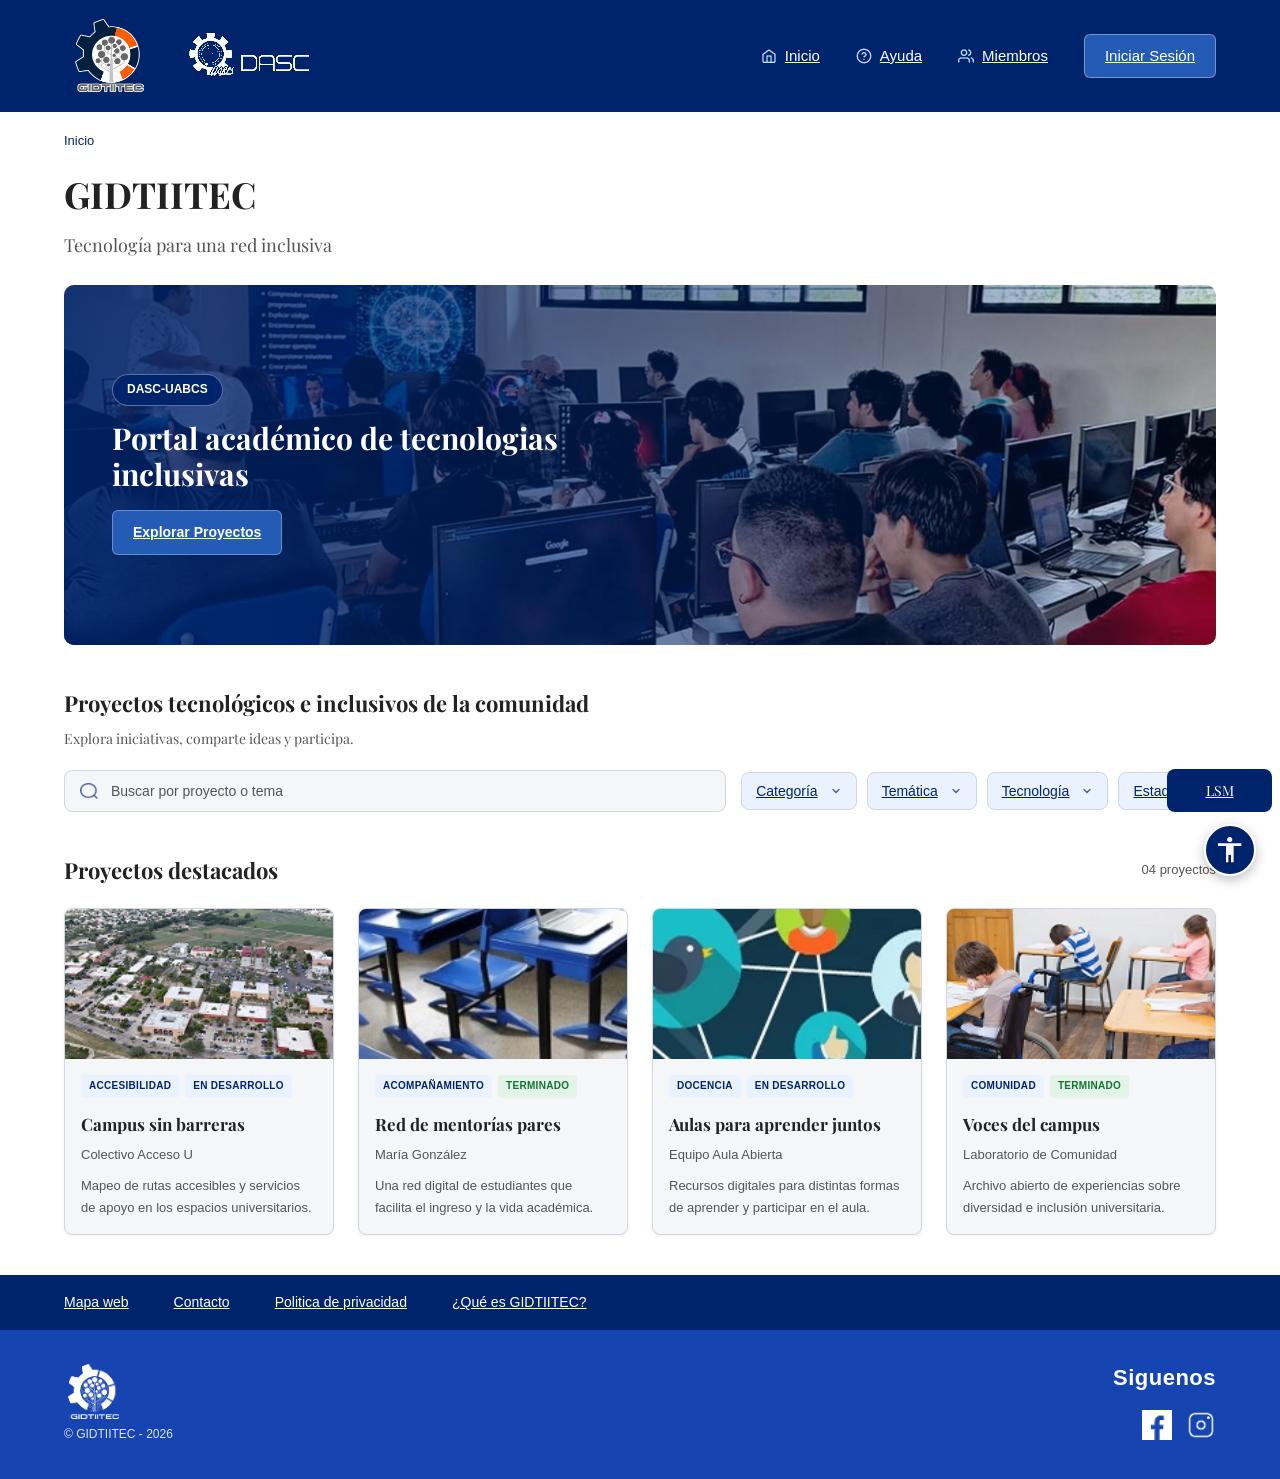
==== index.html @ 31229c42 "feat: mejorar accesibilidad del portal" ====
<!DOCTYPE html>
<html lang="es">
<head>
    <meta charset="UTF-8">
    <meta name="viewport" content="width=device-width, initial-scale=1.0">
    <link rel="preconnect" href="https://fonts.googleapis.com">
    <link rel="preconnect" href="https://fonts.gstatic.com" crossorigin>
    <link href="https://fonts.googleapis.com/css2?family=Atkinson+Hyperlegible:ital,wght@0,400;0,700;1,400&family=Lexend:wght@400;500;600;700&display=swap" rel="stylesheet">
    <link href="https://fonts.googleapis.com/css2?family=Playfair+Display:wght@600;700&display=swap" rel="stylesheet">
    <link rel="stylesheet" href="css/global.css">
    <link rel="stylesheet" href="css/components.css">
    <link rel="stylesheet" href="css/accessibility.css">
    <link rel="stylesheet" href="css/pages/index.css">
    <link rel="stylesheet" href="css/lsm-player.css">
    <title>GIDTIITEC</title>
</head>
<body data-lsm-video="assets/videos/video inicio.mp4">
    <header class="encabezado">
        <div id="logos-header">
            <img src="assets/images/logos/GIDTIITEC-logo.webp" alt="Logo de grupo de investigacion en desarrollo de tecnologias inclusivas ">
            <img src="assets/images/logos/dasc-logo.png" alt="Logo del departamento académico de sistemas computacionales">
        </div>
        <nav class="navegacion-principal" aria-label="Navegación principal">
        <a href="index.html">
            <img src="assets/images/iconos/inicio-icono.png" alt="" class="icono-nav"> Inicio
        </a>
        <a href="pages/help/ayuda.html">
            <img src="assets/images/iconos/ayuda-icono.png" alt="" class="icono-nav"> Ayuda
        </a>
        <a href="#">
            <img src="assets/images/iconos/miembros-icono.png" alt="" class="icono-nav"> Miembros
        </a>
        <a href="pages/auth/login.html" class="btn-login">Iniciar Sesión</a>
    </nav>
    </header>
    <main id="contenido-principal" tabindex="-1">
        <nav aria-label="Ruta de Navegacion">
            <ol class="breadcrumbs">
                <li aria-current="page">
                    Inicio
                </li>
            </ol>
        </nav>

        <header class="presentacion">
            <h1>
                GIDTIITEC
            </h1>
            <h2>
                Tecnología para una red inclusiva
            </h2>
        </header>

        <section class="hero">
            <img src="assets/images/fondos/Imagen-de-marcador.png" alt="Estudiantes trabajando en laboratorio de cómputo" class="hero-img">
            <div class="hero-contenido">
                <p class="badge-dasc">
                    DASC-UABCS
                </p>
                <h2>
                    Portal académico de tecnologias inclusivas
                </h2>
                <a href="#seccion-proyectos" class="btn-hero">
                    Explorar Proyectos
                </a>
            </div>
        </section>

        <section id="seccion-proyectos">

            <header class="encabezado-proyectos">
                <h2>
                    Proyectos tecnológicos e inclusivos de la comunidad
                </h2>
                <h3>
                    Explora iniciativas, comparte ideas y participa.
                </h3>
            </header>

           <div class="contenedor-busqueda-filtros">
                <!-- Barra de búsqueda con icono de lupa integrado -->
                <form role="search" class="formulario-busqueda">
                    <label for="buscar-proyecto" class="sr-only">Buscar proyecto:</label>
                    <img src="assets/images/iconos/buscar-icono.png" alt="" class="icono-lupa">
                    <input type="search" id="buscar-proyecto" name="busqueda" placeholder="Buscar por proyecto o tema">
                </form>

                <!-- Botones de filtros con su respectiva flechita dentro -->
                <div class="filtros" role="group" aria-label="Filtros de proyectos">
                    <button type="button" class="btn-filtro">
                        Categoría <img src="assets/images/iconos/despliegue-icono.svg" alt="" class="icono-flecha">
                    </button>
                    <button type="button" class="btn-filtro">
                        Temática <img src="assets/images/iconos/despliegue-icono.svg" alt="" class="icono-flecha">
                    </button>
                    <button type="button" class="btn-filtro">
                        Tecnología <img src="assets/images/iconos/despliegue-icono.svg" alt="" class="icono-flecha">
                    </button>
                    <button type="button" class="btn-filtro">
                        Estado <img src="assets/images/iconos/despliegue-icono.svg" alt="" class="icono-flecha">
                    </button>
                </div>
            </div>
        </section>

        <section id="proyectos-destacados">
            <div class="cabecera-seccion-proyectos">
                <h2>Proyectos destacados</h2>
                <span class="contador-proyectos">04 proyectos</span>
            </div>

            <ul class="lista-proyectos">
                <li>
                    <article class="tarjeta-proyecto" tabindex="0">
                        <img src="assets/images/fondos/imagen-proyecto.png" alt="Captura de pantalla de la plataforma de campus sin barreras">
                        <div class="contenido-tarjeta">
                            <div class="etiquetas">
                                <span class="tag categoria">
                                    Accesibilidad
                                </span>
                                <span class="tag estado en-desarrollo">
                                    En desarrollo
                                </span>
                            </div>

                            
                            <h3>Campus sin barreras</h3>

                           
                            <p class="autor">
                                Colectivo Acceso U
                            </p>

                            
                            <p class="descripcion">
                                Mapeo de rutas accesibles y servicios de apoyo en los espacios universitarios.
                            </p>
                        </div>
                    </article>
                </li>

                <li>
                    <article class="tarjeta-proyecto" tabindex="0">
                        <img src="assets/images/fondos/imagen-proyecto2.png" alt="Imagen representativa de un proyecto universitario">
                        <div class="contenido-tarjeta">
                            <div class="etiquetas">
                                <span class="tag categoria">Acompañamiento</span>
                                <span class="tag estado terminado">Terminado</span>
                            </div>
                            <h3>Red de mentorías pares</h3>
                            <p class="autor">María González</p>
                            <p class="descripcion">
                                Una red digital de estudiantes que facilita el ingreso y la vida académica.
                            </p>
                        </div>
                    </article>
                </li>

                <li>
                    <article class="tarjeta-proyecto" tabindex="0">
                        <img src="assets/images/fondos/imagen-proyecto3.png" alt="Imagen representativa de un proyecto universitario">
                        <div class="contenido-tarjeta">
                            <div class="etiquetas">
                                <span class="tag categoria">Docencia</span>
                                <span class="tag estado en-desarrollo">En desarrollo</span>
                            </div>
                            <h3>Aulas para aprender juntos</h3>
                            <p class="autor">Equipo Aula Abierta</p>
                            <p class="descripcion">
                                Recursos digitales para distintas formas de aprender y participar en el aula.
                            </p>
                        </div>
                    </article>
                </li>

                <li>
                    <article class="tarjeta-proyecto" tabindex="0">
                        <img src="assets/images/fondos/imagen-proyecto4.png" alt="Imagen representativa de un proyecto universitario">
                        <div class="contenido-tarjeta">
                            <div class="etiquetas">
                                <span class="tag categoria">Comunidad</span>
                                <span class="tag estado terminado">Terminado</span>
                            </div>
                            <h3>Voces del campus</h3>
                            <p class="autor">Laboratorio de Comunidad</p>
                            <p class="descripcion">
                                Archivo abierto de experiencias sobre diversidad e inclusión universitaria.
                            </p>
                        </div>
                    </article>
                </li>

                
            </ul>
        </section>

        <button type="button" class="boton-lsm" aria-label="Activar reproductor de Lengua de Señas Mexicana" aria-expanded="false" aria-controls="reproductor-lsm">
            LSM
        </button>
        <section id="reproductor-lsm" class="reproductor-lsm" aria-label="Video en Lengua de Señas Mexicana" aria-hidden="true" hidden>
            <header class="reproductor-lsm-cabecera">
                <h2>Lengua de Señas Mexicana</h2>
                <div class="reproductor-lsm-acciones">
                    <button type="button" class="lsm-pausa" aria-label="Reproducir video LSM">Reproducir</button>
                    <button type="button" class="lsm-cerrar" aria-label="Cerrar reproductor LSM">Cerrar</button>
                </div>
            </header>
            <video class="video-lsm" controls playsinline preload="none" aria-label="Interpretación de esta página en Lengua de Señas Mexicana"></video>
        </section>
        <button type="button" class="boton-accesibilidad" aria-label="Abrir opciones de accesibilidad" aria-expanded="false" aria-controls="menu-accesibilidad">
            <img src="assets/images/iconos/icono-accesibilidad.png" alt="">
        </button>
        <div id="menu-accesibilidad" class="modal-accesibilidad-overlay" hidden>
            <div class="modal-accesibilidad" role="dialog" aria-modal="true" aria-labelledby="titulo-accesibilidad"  tabindex="-1">
                
                <!-- Cabecera del Modal -->
                <header class="modal-header">
                    <div class="modal-header-info">
                        <img src="assets/images/iconos/icono-accesibilidad.png" alt="" class="modal-icono">
                        <div>
                            <h2 id="titulo-accesibilidad">Accesibilidad</h2>
                            <p>Ajustes visuales y de lectura para el portal universitario</p>
                        </div>
                    </div>
                    <button type="button" class="btn-cerrar-modal" aria-label="Cerrar opciones de accesibilidad">
                        ✕
                    </button>
                </header>

                <!-- Cuerpo del Modal -->
                <div class="modal-body">
                        
                    <!-- 1. Tamaño del texto -->
                    <section class="accesibilidad-grupo">
                        <div class="grupo-encabezado">
                            <img src="assets/images/iconos/tamtexto-icono.png" alt="" class="icono-seccion">
                            <h3 class="grupo-titulo">
                                Tamaño del texto
                            </h3>
                            <span class="badge-predeterminado">
                                100% (Predeterminado)
                            </span>
                        </div>
                        <div class="botones-tamano" role="group" aria-label="Tamaño del texto">
                            <button type="button" class="btn-tamano" data-escala="0.9" aria-pressed="false">
                                A -
                            </button>
                            <button type="button" class="btn-tamano activo" data-escala="1" aria-pressed="true">
                                A •
                            </button>
                            <button type="button" class="btn-tamano" data-escala="1.25" aria-pressed="false">
                                A +
                            </button>
                        </div>
                    </section>

                    <!-- 2. Modo de visualización -->
                    <section class="accesibilidad-grupo">
                        <div class="grupo-encabezado">
                            <img src="assets/images/iconos/tema-icono.png" alt="" class="icono-seccion">
                            <h3 class="grupo-titulo">
                                Modo de visualización
                            </h3>
                        </div>
                        
                        <div class="grid-modos" role="radiogroup" aria-label="Modo de visualización">
                            <button type="button" role="radio" data-tema="estandar" aria-checked="true" class="modo-card activo">
                                <span class="radio-circulo"></span>
                                <span class="modo-texto">
                                    Estándar
                                </span>
                            </button>
                            <button type="button" role="radio" data-tema="contraste-claro" aria-checked="false" class="modo-card">
                                <span class="radio-circulo"></span>
                                <span class="modo-texto">
                                    Contraste claro
                                </span>
                            </button>
                            <button type="button" role="radio" data-tema="contraste-oscuro" aria-checked="false" class="modo-card">
                                <span class="radio-circulo"></span>
                                <span class="modo-texto">
                                    Contraste oscuro
                                </span>
                            </button>
                            <button type="button" role="radio" data-tema="monocromatico" aria-checked="false" class="modo-card">
                                <span class="radio-circulo"></span>
                                <span class="modo-texto">
                                    Monocromático
                                </span>
                            </button>
                        </div>
                    </section>

                    <!-- 3. Opciones de lectura / enlaces -->
                    <div class="accesibilidad-opciones">
                        <label class="opcion-checkbox">
                            <div class="opcion-info">
                                <img src="assets/images/iconos/icono-subrayar.png" alt="" class="icono-seccion">
                                <span>Subrayar todos los enlaces</span>
                            </div>
                            <input type="checkbox" data-preferencia="subrayar-enlaces">
                        </label>
                        
                        <label class="opcion-checkbox">
                            <div class="opcion-info">
                                <img src="assets/images/iconos/icono-libro.png" alt="" class="icono-seccion">
                                <span>Tipografía para lectura fácil</span>
                            </div>
                            <input type="checkbox" data-preferencia="tipografia-legible">
                        </label>
                    </div>

                    <!-- 4. Enlace a Más opciones -->
                    <a href="pages/accessibility/accesibilidad.html" class="enlace-mas-opciones">
                        <div class="mas-opciones-texto">
                            <strong>Más opciones de accesibilidad</strong>
                            <span>Configura todas las opciones disponibles del sistema</span>
                        </div>
                        <span class="flecha">›</span>
                    </a>

                </div>
            </div>    
        </div>
    </main>
    <footer class="pie-pagina">
        <div class="footer-barra-superior">

            <nav  class="navegacion-footer" aria-label="Navegación del pie de página">
                <a href="">Mapa web</a>
                <a href="">Contacto</a>
                <a href="">Politica de privacidad</a>
                <a href="">¿Qué es GIDTIITEC?</a>
            </nav>
        </div>
        <div class="footer-contenido-principal">

            <div class="footer-identidad">
                <img src="assets/images/logos/gidtiitec-logo2.png" alt="Logo de GIDTIITEC">
                <p>
                    © GIDTIITEC - 2026
                </p>
            </div>
            <div class="footer-redes">
                <p>
                    Siguenos
                </p>
                <div id="redes">
                    <a href="https://www.facebook.com/gidtiitec" aria-label="Visitar facebook de GIDTIITEC" target="_blank" rel="noopener noreferrer">
                        <img src="assets/images/logos/facebook-logo.png" alt="Logo de facebook">
                    </a>
                    
                    <a href="" aria-label="Visitar instagram de GIDTIITEC" target="_blank" rel="noopener noreferrer">
                        <img src="assets/images/logos/instagram-logo.png" alt="Logo de instagram">
                    </a>
                    
                </div>
            </div>
        </div>
    </footer>
    <script src="js/accessibility.js" defer></script>
    <script src="js/lsm-player.js" defer></script>
</body>
</html>
---- css/global.css ----
/* =================================
   VARIABLES GLOBALES
================================= */

:root {
    /* Colores institucionales */
   --color-primary: #00246B; 
    --color-secondary: #1644B1;
    --color-accent: #F0B429;
    
    /*colores para los filtros */
    --color-filtro-bg: #EAF2FF;    
    --color-filtro-text: #00246B;

    /* Colores generales */
    --color-background: #FFFFFF;
    --color-surface: #F4F6F8;
    --color-text: #222222;
    --color-text-secondary: #555555;
    --color-border: #d0d7de;
    --color-status-success-bg: #E2F4E8;
    --color-status-success-text: #137333;

    /* Tipografía */
    --font-main: Arial, sans-serif;
    --font-display: "Playfair Display", Georgia, serif;

    /* Espaciado */
    --spacing-small: 8px;
    --spacing-medium: 16px;
    --spacing-large: 32px;
}

/* =================================
   CONFIGURACIÓN GENERAL
================================= */

* {
    box-sizing: border-box;
}

h1,
h2,
h3 {
    font-family: var(--font-display);
}

html {
    scroll-behavior: smooth;
}

body {
    margin: 0;
    font-family: var(--font-main);
    background-color: var(--color-background);
    color: var(--color-text);
    line-height: var(--interlineado, 1.65);
}

/* Mantiene el interlineado elegido incluso en componentes con una regla propia. */
html[style] body :is(p, li, td, th, label, a) {
    line-height: var(--interlineado, 1.65) !important;
}

button,
input,
select,
textarea {
    line-height: normal;
}

/* Imágenes adaptables */

img {
    max-width: 100%;
    height: auto;
}

/* Enlaces */

a {
    color: inherit;
    text-decoration: none;
}

/* Botones */

button {
    font-family: inherit;
    cursor: pointer;
}

.sr-only {
    position: absolute;
    width: 1px;
    height: 1px;
    padding: 0;
    margin: -1px;
    overflow: hidden;
    clip: rect(0, 0, 0, 0);
    border: 0;
}
---- css/components.css ----
/* =====================================
   HEADER - TAMAÑOS Y ESPACIADOS EXACTOS
===================================== */

.encabezado {
    width: 100%;
    min-height: 90px;
    display: flex;
    justify-content: space-between;
    align-items: center;
    padding: 12px 5%;
    background-color: var(--color-primary);
    color: white;
}

/* Contenedor de los logos */
#logos-header {
    display: flex;
    align-items: center;
    gap: 24px;
}

/* Medida exacta para el logo de GIDTIITEC */
#logos-header img:nth-child(1) {
    height: 75px;
    width: 89px;
    object-fit: contain;
}

/* Medida exacta para el logo del DASC */
#logos-header img:nth-child(2) {
    height: 88px;
    width: 144px;
    object-fit: contain;
}

/* Navegación principal con mayor espaciado a la derecha */
.navegacion-principal {
    display: flex;
    align-items: center;
    gap: 36px; /* Aumentado para dar la separación de Figma */
}

.navegacion-principal a {
    display: inline-flex;
    align-items: center;
    gap: 8px;
    color: white;
    font-size: 0.9375rem;
    font-weight: 500;
    text-decoration: none;
    transition: opacity 0.2s ease;
}

.navegacion-principal a:hover {
    opacity: 0.8;
}

/* Botón de Iniciar Sesión */
.navegacion-principal .btn-login {
    background-color: #245CB5;
    color: #ffffff;
    border: 1px solid rgba(255, 255, 255, 0.35);
    padding: 9px 20px;
    border-radius: 6px;
    font-weight: 500;
    transition: background-color 0.2s ease;
}

.navegacion-principal .btn-login:hover {
    background-color: #2f6ed1;
    opacity: 1;
}

/* Foco accesible */
.navegacion-principal a:focus-visible {
    outline: 2px solid white;
    outline-offset: 3px;
    border-radius: 2px;
}

/* =====================================
   FOOTER - PIE DE PÁGINA 
===================================== */

.pie-pagina {
    width: 100%;
    background-color: var(--color-secondary); /* Color base general */
    color: white;
}

/* Franja superior con un azul más oscuro y los enlaces a la izquierda */
.footer-barra-superior {
    width: 100%;
    background-color:#00246B; /* Un tono de azul más oscuro para esa barra exacta */
    padding: 16px 5%;
}

.navegacion-footer {
    display: flex;
    justify-content: flex-start; /* Alineados a la izquierda como en Figma */
    flex-wrap: wrap;
    gap: 45px;
}

.navegacion-footer a {
    color: white;
    text-decoration: none;
    font-size: 0.875rem;
    font-weight: 500;
    transition: color 0.2s ease;
}

.navegacion-footer a:hover {
    color: var(--color-accent);
}

/* Contenido principal inferior (Logo izq, Redes der) */
.footer-contenido-principal {
    display: flex;
    justify-content: space-between;
    align-items: center;
    padding: 30px 5%;
}

/* Identidad institucional (Izquierda) */
.footer-identidad {
    display: flex;
    flex-direction: column;
    align-items: flex-start;
    gap: 6px;
}

.footer-identidad img {
    width: 59px;
    height: 55px;
    object-fit: contain;
}

.footer-identidad p {
    margin: 0;
    font-size: 0.75rem;
    opacity: 0.85;
}

/* Redes sociales (Derecha) */
.footer-redes {
    display: flex;
    flex-direction: column;
    align-items: flex-end;
    gap: 6px;
}

.footer-redes p {
    margin: 0 0 4px 0;
    font-size: 1.375rem; /* Aumentado notablemente para que coincida con Figma */
    font-weight: 700;
    letter-spacing: 0.5px;
}

#redes {
    display: flex;
    align-items: center;
    gap: 14px;
    margin-top: 4px;
}
#redes img {
    width: 30px;
    height: 30px;
    object-fit: contain;
    transition: transform 0.2s ease;
}

#redes a:hover img {
    transform: scale(1.15);
}

/* Accesibilidad de foco */
.pie-pagina a:focus-visible {
    outline: 2px solid white;
    outline-offset: 4px;
}



/* =====================================
   RESPONSIVE - HEADER Y FOOTER
===================================== */

@media (max-width: 768px) {

    /* Header */

    .encabezado {
        flex-direction: column;
        gap: 20px;
        padding: 20px;
    }

    #logos-header img {
        height: 55px;
    }

    .navegacion-principal {
        flex-wrap: wrap;
        justify-content: center;
        gap: 15px;
    }

    /* Footer */

   .navegacion-footer {
        justify-content: center;
        gap: 20px;
        text-align: center;
    }

    .footer-contenido-principal {
        flex-direction: column;
        gap: 25px;
        text-align: center;
    }

    .footer-identidad,
    .footer-redes {
        align-items: center;
        text-align: center;
        width: 100%;
    }
}
---- css/accessibility.css ----
/* =====================================
   MODAL DE ACCESIBILIDAD
===================================== */

.modal-accesibilidad-overlay {
    position: fixed;
    inset: 0;
    background-color: rgba(0, 0, 0, 0.45);
    display: flex;
    align-items: center;
    justify-content: center;
    z-index: 1000;
    backdrop-filter: blur(2px);
}

.modal-accesibilidad-overlay[hidden] {
    display: none;
}

.modal-accesibilidad-overlay[hidden] {
    display: none !important;
}

.modal-accesibilidad {
    background-color: var(--color-surface);
    color: var(--color-text);
    width: 100%;
    max-width: 490px;
    border-radius: 12px;
    box-shadow: 0 10px 25px rgba(0, 0, 0, 0.2);
    overflow: hidden;
    animation: fadeInModal 0.2s ease;
}

.modal-body {
    background-color: var(--color-surface);
    color: var(--color-text);
}

.grupo-titulo,
.modo-texto,
.opcion-checkbox,
.mas-opciones-texto strong {
    color: var(--color-text);
}

@keyframes fadeInModal {
    from { opacity: 0; transform: translateY(10px); }
    to { opacity: 1; transform: translateY(0); }
}

/* Cabecera Azul */
.modal-header {
    background-color: var(--color-primary);
    color: white;
    padding: 18px 20px;
    display: flex;
    justify-content: space-between;
    align-items: flex-start;
}

.modal-header-info {
    display: flex;
    align-items: center;
    gap: 14px;
}

.modal-icono {
    width: 32px;
    height: 32px;
    object-fit: contain;
    filter: brightness(0) invert(1);
}

.modal-header h2 {
    margin: 0;
    font-size: 1.125rem;
    font-weight: 700;
}

.modal-header p {
    margin: 3px 0 0 0;
    font-size: 0.75rem;
    opacity: 0.85;
}

.btn-cerrar-modal {
    background: transparent;
    border: none;
    color: white;
    font-size: 1.125rem;
    cursor: pointer;
    opacity: 0.8;
    transition: opacity 0.2s;
}

.btn-cerrar-modal:hover {
    opacity: 1;
}

/* Cuerpo del Modal */
.modal-body {
    padding: 20px;
    display: flex;
    flex-direction: column;
    gap: 16px;
}

.accesibilidad-grupo {
    display: flex;
    flex-direction: column;
    gap: 10px;
}

.grupo-encabezado {
    display: flex;
    justify-content: space-between;
    align-items: center;
}

.grupo-titulo {
    font-size: 0.8125rem;
    font-weight: 600;
    color: var(--color-text);
}

.badge-predeterminado {
    font-size: 0.6875rem;
    color: var(--color-text-secondary);
    background-color: #f1f3f5;
    padding: 2px 8px;
    border-radius: 4px;
}

/* Botones de tamaño de texto */
.botones-tamano {
    display: grid;
    grid-template-columns: repeat(3, 1fr);
    gap: 10px;
}

.btn-tamano {
    background-color: #ffffff;
    border: 1px solid #d0d7de;
    padding: 10px;
    border-radius: 6px;
    font-size: 0.875rem;
    font-weight: 600;
    color: var(--color-text);
    cursor: pointer;
    transition: all 0.2s;
}

.btn-tamano.activo, .btn-tamano:hover {
    border-color: var(--color-primary);
    background-color: var(--color-surface, #f8f9fa);
    color: var(--color-primary);
}

/* Modos de visualización (Grid 2x2) */
.grid-modos {
    display: grid;
    grid-template-columns: repeat(2, 1fr);
    gap: 10px;
}

.modo-card {
    display: flex;
    align-items: center;
    gap: 10px;
    background-color: #ffffff;
    border: 1px solid #d0d7de;
    padding: 12px 14px;
    border-radius: 6px;
    cursor: pointer;
    text-align: left;
    transition: all 0.2s;
}

.modo-card.activo {
    border-color: var(--color-primary);
    background-color: #f0f4f8;
}

.radio-circulo {
    width: 14px;
    height: 14px;
    border: 2px solid #8c959f;
    border-radius: 50%;
    display: inline-block;
}

.modo-card.activo .radio-circulo {
    border-color: var(--color-primary);
    background-color: var(--color-primary);
    box-shadow: inset 0 0 0 2px white;
}

.modo-texto {
    font-size: 0.8125rem;
    font-weight: 500;
    color: var(--color-text);
}

/* Checkboxes de opciones */
.accesibilidad-opciones {
    display: flex;
    flex-direction: column;
    gap: 10px;
    border-top: 1px solid #eee;
    border-bottom: 1px solid #eee;
    padding: 16px 0;
}

.opcion-checkbox {
    display: flex;
    justify-content: space-between;
    align-items: center;
    font-size: 0.8125rem;
    font-weight: 500;
    color: var(--color-text);
    cursor: pointer;
}

.opcion-checkbox input {
    accent-color: var(--color-primary);
    width: 18px;
    height: 18px;
    cursor: pointer;
}

/* Enlace a más opciones */
.enlace-mas-opciones {
    display: flex;
    justify-content: space-between;
    align-items: center;
    background-color: #f8f9fa;
    border: 1px solid #e1e4e8;
    padding: 12px 16px;
    border-radius: 8px;
    text-decoration: none;
    color: inherit;
    transition: background-color 0.2s;
}

.enlace-mas-opciones:hover {
    background-color: #f1f3f5;
}

.mas-opciones-texto {
    display: flex;
    flex-direction: column;
    gap: 2px;
}

.mas-opciones-texto strong {
    font-size: 0.8125rem;
    color: var(--color-text);
}

.mas-opciones-texto span {
    font-size: 0.6875rem;
    color: var(--color-text-secondary);
}

.flecha {
    font-size: 1.125rem;
    color: var(--color-text-secondary);
}

/* Pie del Modal */
.modal-footer {
    padding: 16px 24px;
    background-color: #fcfcfc;
    border-top: 1px solid #eee;
    text-align: right;
}

.btn-restablecer {
    background: transparent;
    border: none;
    color: var(--color-text-secondary);
    font-size: 0.75rem;
    font-weight: 500;
    cursor: pointer;
    text-decoration: underline;
}

.btn-restablecer:hover {
    color: var(--color-primary);
}

/* Conserva el contraste en los controles del modal con tema oscuro. */
html[data-modo-visual="contraste-oscuro"] .modal-accesibilidad,
html[data-modo-visual="contraste-oscuro"] .modal-body,
html[data-modo-visual="contraste-oscuro"] .btn-tamano,
html[data-modo-visual="contraste-oscuro"] .modo-card {
    background-color: #171717;
    color: #ffffff;
    border-color: #777777;
}

/* El encabezado usa amarillo como fondo: todo su contenido debe ser negro. */
html[data-modo-visual="contraste-oscuro"] .modal-header,
html[data-modo-visual="contraste-oscuro"] .modal-header * {
    color: #000000;
}

html[data-modo-visual="contraste-oscuro"] .modal-icono {
    filter: brightness(0);
}

html[data-modo-visual="contraste-oscuro"] .modo-card.activo,
html[data-modo-visual="contraste-oscuro"] .btn-tamano.activo,
html[data-modo-visual="contraste-oscuro"] .btn-tamano:hover,
html[data-modo-visual="contraste-oscuro"] .modo-card:hover {
    background-color: #252525;
    border-color: #ffd700;
}

html[data-modo-visual="contraste-oscuro"] .modo-card.activo .radio-circulo {
    box-shadow: inset 0 0 0 2px #000000;
}

html[data-modo-visual="contraste-oscuro"] .enlace-mas-opciones {
    background-color: var(--color-accent);
    color: #000000;
    border-color: var(--color-accent);
}

html[data-modo-visual="contraste-oscuro"] .enlace-mas-opciones strong,
html[data-modo-visual="contraste-oscuro"] .enlace-mas-opciones span {
    color: #000000;
}

html[data-modo-visual="contraste-oscuro"] .enlace-mas-opciones:hover {
    background-color: #e6c200;
    border-color: #e6c200;
}

html[data-modo-visual="contraste-oscuro"] .badge-predeterminado,
html[data-modo-visual="contraste-oscuro"] .modal-footer {
    background-color: #111111;
    color: #ffffff;
    border-color: #777777;
}


/* =====================================
   MODOS DE VISUALIZACIÓN
===================================== */

/* Estándar institucional */
html[data-modo-visual="estandar"] {
    --color-background: #FFFFFF;
    --color-surface: #F4F6F8;
    --color-text: #222222;
    --color-text-secondary: #555555;
    --color-primary: #00246B;
    --color-secondary: #1644B1;
    --color-accent: #F0B429;
    --color-border: #d0d7de;
    --color-filtro-bg: #EAF2FF;
    --color-filtro-text: #00246B;
    --color-status-success-bg: #E2F4E8;
    --color-status-success-text: #137333;
}

/* Alto contraste claro */
html[data-modo-visual="contraste-claro"] {
    --color-background: #FFFFFF;
    --color-surface: #FFFFFF;
    --color-text: #000000;
    --color-text-secondary: #222222;
    --color-primary: #000000;
    --color-secondary: #000000;
    --color-accent: #0033CC;
    --color-border: #000000;
    --color-filtro-bg: #FFFFFF;
    --color-filtro-text: #000000;
    --color-status-success-bg: #FFFFFF;
    --color-status-success-text: #000000;
}

/* Alto contraste oscuro */
html[data-modo-visual="contraste-oscuro"] {
    --color-background: #000000;
    --color-surface: #171717;
    --color-text: #FFFFFF;
    --color-text-secondary: #EEEEEE;
    --color-primary: #FFD700;
    --color-secondary: #000000;
    --color-accent: #FFD700;
    --color-border: #777777;
    --color-filtro-bg: #111111;
    --color-filtro-text: #FFFFFF;
    --color-status-success-bg: #FFD700;
    --color-status-success-text: #000000;
}

html[data-modo-visual="contraste-oscuro"] .encabezado,
html[data-modo-visual="contraste-oscuro"] .pie-pagina,
html[data-modo-visual="contraste-oscuro"] .footer-barra-superior {
    background-color: #000000;
    color: #FFFFFF;
}

html[data-modo-visual="contraste-oscuro"] .navegacion-principal a,
html[data-modo-visual="contraste-oscuro"] .navegacion-footer a {
    color: #FFFFFF;
}

html[data-modo-visual="contraste-oscuro"] .navegacion-principal .btn-login {
    background-color: var(--color-accent);
    border-color: var(--color-accent);
    color: #000000;
}

html[data-modo-visual="contraste-oscuro"] .navegacion-principal .btn-login:hover {
    background-color: #e6c200;
    border-color: #e6c200;
    color: #000000;
}

/* Monocromático */
html[data-modo-visual="monocromatico"] {
    filter: grayscale(100%);
}

/* =====================================
   PREFERENCIAS DE TEXTO
===================================== */

/* Tipografía de lectura fácil */
html[data-tipografia-legible="true"] body {
    font-family: "Atkinson Hyperlegible", Arial, sans-serif;
}

html[data-tipografia-legible="true"] button,
html[data-tipografia-legible="true"] input,
html[data-tipografia-legible="true"] select,
html[data-tipografia-legible="true"] textarea,
html[data-tipografia-legible="true"] h1,
html[data-tipografia-legible="true"] h2,
html[data-tipografia-legible="true"] h3 {
    font-family: "Lexend", "Atkinson Hyperlegible", sans-serif;
}

html[data-tipografia-legible="true"] :focus-visible {
    outline: 3px solid #005fcc;
    outline-offset: 3px;
}

/* Subrayar enlaces */
html[data-subrayar-enlaces="true"] a,
html[data-subrayar-enlaces="true"] button {
    text-decoration: underline !important;
}

/* Reducir animaciones */
html[data-reducir-animaciones="true"] *,
html[data-reducir-animaciones="true"] *::before,
html[data-reducir-animaciones="true"] *::after {
    animation-duration: 0.01ms !important;
    animation-iteration-count: 1 !important;
    transition-duration: 0.01ms !important;
    scroll-behavior: auto !important;
}

/* Foco visible */
html[data-foco-visible="true"] :focus-visible {
    outline: 3px solid #ffbf00 !important;
    outline-offset: 3px;
}

@media (max-width: 600px) {
    .modal-accesibilidad-overlay {
        padding: 12px;
    }

    .modal-accesibilidad {
        max-height: 95vh;
    }
}
---- css/pages/index.css ----
/* =====================================
   BREADCRUMBS Y PRESENTACIÓN
===================================== */

nav[aria-label="Ruta de Navegacion"] {
    padding: 18px 5% 6px 5%;
}

.breadcrumbs {
    list-style: none;
    padding: 0;
    margin: 0;
    font-size: 0.8125rem;
    color: var(--color-primary);
    font-weight: 500;
}

.presentacion {
    padding: 8px 5% 24px 5%;
}

.presentacion h1 {
    margin: 0 0 6px 0;
    font-size: 2.25rem;
    font-weight: 700;
    color: var(--color-text);
}

.presentacion h2 {
    margin: 0;
    font-size: 1.125rem;
    font-weight: 400;
    color: var(--color-text-secondary);
}

/* =====================================
   HERO BANNER
===================================== */

.hero {
    position: relative;
    width: 90%;
    height: 360px;
    margin: 0 auto 40px auto;
    border-radius: 10px;
    overflow: hidden;
    display: flex;
    align-items: center;
    padding: 0 48px;
}

.hero-img {
    position: absolute;
    inset: 0;
    width: 100%;
    height: 100%;
    object-fit: cover;
    z-index: 0;
}

/* Degradado oscuro izquierdo para que resalte el texto blanco */
.hero::after {
    content: "";
    position: absolute;
    inset: 0;
    background: linear-gradient(90deg, rgba(0, 36, 107, 0.88) 0%, rgba(0, 36, 107, 0.45) 65%, rgba(0, 36, 107, 0.15) 100%);
    z-index: 1;
}

.hero-contenido {
    position: relative;
    z-index: 2;
    max-width: 460px;
    display: flex;
    flex-direction: column;
    align-items: flex-start;
    gap: 14px;
    color: #ffffff;
}

.badge-dasc {
    margin: 0;
    padding: 5px 14px;
    background-color: var(--color-primary);
    border: 1px solid rgba(255, 255, 255, 0.35);
    border-radius: 20px;
    font-size: 0.75rem;
    font-weight: 600;
}

.hero-contenido h2 {
    margin: 0;
    font-size: 1.875rem;
    line-height: 1.2;
    font-weight: 700;
}

.btn-hero {
    display: inline-block;
    margin-top: 4px;
    padding: 10px 20px;
    background-color: #245CB5;
    color: #ffffff;
    border: 1px solid rgba(255, 255, 255, 0.3);
    border-radius: 6px;
    font-size: 0.875rem;
    font-weight: 600;
    transition: background-color 0.2s ease, transform 0.2s ease;
}

.btn-hero:hover {
    background-color: #2f6ed1;
    transform: translateY(-2px);
}

/* =====================================
   SECCIÓN PROYECTOS Y BUSCADOR
===================================== */

#seccion-proyectos {
    padding: 0 5%;
}

.encabezado-proyectos h2 {
    margin: 0 0 6px 0;
    font-size: 1.375rem;
    color: var(--color-text);
}

.encabezado-proyectos h3 {
    margin: 0;
    font-size: 0.875rem;
    font-weight: 400;
    color: var(--color-text-secondary);
}

/* Oculta visualmente el label manteniendo accesibilidad */
.sr-only {
    position: absolute;
    width: 1px;
    height: 1px;
    padding: 0;
    margin: -1px;
    overflow: hidden;
    clip: rect(0, 0, 0, 0);
    border: 0;
}

/* =====================================
   BOTÓN FLOTANTE DE ACCESIBILIDAD
===================================== */

.boton-accesibilidad {
    position: fixed;
    bottom: 24px;
    right: 24px;
    width: 52px;
    height: 52px;
    border-radius: 50%;
    background-color: var(--color-primary);
    border: 2px solid #ffffff;
    box-shadow: 0 4px 12px rgba(0, 0, 0, 0.25);
    display: flex;
    align-items: center;
    justify-content: center;
    z-index: 100;
    transition: transform 0.2s ease, background-color 0.2s ease;
}

.boton-accesibilidad:hover {
    transform: scale(1.08);
    background-color: #245CB5;
}

.boton-accesibilidad img {
    width: 26px;
    height: 26px;
    object-fit: contain;
}






/* =====================================
   BUSCADOR Y FILTROS
===================================== */

.contenedor-busqueda-filtros {
    display: flex;
    justify-content: space-between;
    align-items: center;
    flex-wrap: wrap;
    gap: 15px;
    margin-top: 20px;
    margin-bottom: 35px;
}

/* Formulario de búsqueda con icono de lupa */
.formulario-busqueda {
    position: relative;
    flex: 1;
    min-width: 300px;
}

.icono-lupa {
    position: absolute;
    left: 16px;
    top: 50%;
    transform: translateY(-50%);
    width: 18px;
    height: 18px;
    object-fit: contain;
    pointer-events: none;
    opacity: 0.7;
}

.formulario-busqueda input[type="search"] {
    width: 100%;
    padding: 12px 16px 12px 46px; /* Espacio a la izquierda para la lupa */
    background-color: var(--color-surface);
    border: 1px solid var(--color-border);
    border-radius: 8px;
    font-size: 0.875rem;
    color: var(--color-text);
    outline: none;
    transition: border-color 0.2s, box-shadow 0.2s;
}

.formulario-busqueda input[type="search"]::placeholder {
    color: var(--color-text-secondary);
}

.formulario-busqueda input[type="search"]:focus {
    border-color: var(--color-primary);
    box-shadow: 0 0 0 3px rgba(0, 36, 107, 0.1);
}

/* Contenedor de botones de filtro */
.filtros {
    display: flex;
    gap: 10px;
    flex-wrap: wrap;
}

/* Estilo de cada botón de filtro */
.btn-filtro {
    display: inline-flex;
    align-items: center;
    justify-content: space-between;
    gap: 12px;
    background-color:var(--color-filtro-bg);
    border: 1px solid var(--color-border);
    padding: 10px 14px;
    border-radius: 8px;
    font-size: 0.875rem;
    font-weight: 500;
    color: var(--color-filtro-text);
    cursor: pointer;
    transition: background-color 0.2s, border-color 0.2s;
}

.btn-filtro:hover {
    background-color: var(--color-surface);
    border-color: var(--color-primary);
}

/* Icono de flecha desplegable dentro del botón */
.icono-flecha {
    width: 12px;
    height: 12px;
    object-fit: contain;
    opacity: 0.7;
    color: var(--color-filtro-text);
}

/* Clase utilitaria para ocultar texto a vista pero accesible a lectores */
.sr-only {
    position: absolute;
    width: 1px;
    height: 1px;
    padding: 0;
    margin: -1px;
    overflow: hidden;
    clip: rect(0, 0, 0, 0);
    border: 0;
}

/* =====================================
   TARJETAS DE PROYECTOS DESTACADOS
===================================== */

#proyectos-destacados {
    margin: 40px 5%;
}

.cabecera-seccion-proyectos {
    display: flex;
    justify-content: space-between;
    align-items: center;
    margin-bottom: 20px;
}

.cabecera-seccion-proyectos h2 {
    margin: 0;
    font-size: 1.375rem;
    color: var(--color-text);
}

.contador-proyectos {
    font-size: 0.8125rem;
    color: var(--color-text-secondary);
    font-weight: 500;
}

.lista-proyectos {
    list-style: none;
    padding: 0;
    margin: 0;
    display: grid;
    grid-template-columns: repeat(auto-fit, minmax(240px, 1fr));
    gap: 24px;
}

.tarjeta-proyecto {
    background-color: var(--color-surface);
    color: var(--color-text);
    border: 1px solid var(--color-border);
    border-radius: 8px;
    overflow: hidden;
    box-shadow: 0 2px 4px rgba(0, 0, 0, 0.04);
    transition: transform 0.2s ease, box-shadow 0.2s ease;
    display: flex;
    flex-direction: column;
    height: 100%;
}

.tarjeta-proyecto:hover {
    transform: translateY(-4px);
    box-shadow: 0 6px 12px rgba(0, 0, 0, 0.08);
}

.tarjeta-proyecto:focus-visible {
    outline: 3px solid #005fcc;
    outline-offset: 3px;
    box-shadow: 0 6px 12px rgba(0, 0, 0, 0.12);
}

.tarjeta-proyecto img {
    width: 100%;
    height: 150px;
    object-fit: cover;
}

.contenido-tarjeta {
    padding: 16px;
    display: flex;
    flex-direction: column;
    gap: 6px;
    flex-grow: 1;
}

.etiquetas {
    display: flex;
    gap: 6px;
    margin-bottom: 2px;
    flex-wrap: wrap;
}

.tag {
    font-size: 0.625rem;
    font-weight: 700;
    padding: 3px 8px;
    border-radius: 4px;
    text-transform: uppercase;
    letter-spacing: 0.3px;
}

.tag.categoria {
    background-color: var(--color-filtro-bg);
    color: var(--color-primary);
}

/* Estado En desarrollo (Azul claro) */
.tag.estado.en-desarrollo {
    background-color: var(--color-filtro-bg);
    color: var(--color-filtro-text);
}

/* Estado Terminado (Verde claro institucional) */
.tag.estado.terminado {
    background-color: var(--color-status-success-bg);
    color: var(--color-status-success-text);
}

html[data-modo-visual="contraste-oscuro"] .tag.categoria {
    background-color: var(--color-accent);
    color: #000000;
}

html[data-modo-visual="contraste-oscuro"] .tag.estado.en-desarrollo {
    background-color: #111111;
    color: #FFFFFF;
    border: 1px solid var(--color-border);
}

html[data-modo-visual="contraste-oscuro"] .badge-dasc,
html[data-modo-visual="contraste-oscuro"] .btn-hero,
html[data-modo-visual="contraste-oscuro"] .navegacion-principal .btn-login,
html[data-modo-visual="contraste-oscuro"] .boton-accesibilidad {
    background-color: var(--color-accent);
    border-color: var(--color-accent);
    color: #000000;
}

html[data-modo-visual="contraste-oscuro"] .btn-hero:hover,
html[data-modo-visual="contraste-oscuro"] .navegacion-principal .btn-login:hover,
html[data-modo-visual="contraste-oscuro"] .boton-accesibilidad:hover {
    background-color: #e6c200;
    border-color: #e6c200;
    color: #000000;
}

html[data-modo-visual="contraste-oscuro"] .boton-accesibilidad img {
    filter: brightness(0);
}

.tarjeta-proyecto h3 {
    margin: 4px 0 0 0;
    font-size: 1.0625rem;
    color: var(--color-text);
    font-weight: 700;
}

.tarjeta-proyecto .autor {
    margin: 0;
    font-size: 0.8125rem;
    color: var(--color-text-secondary);
    font-weight: 500;
}

.tarjeta-proyecto .descripcion {
    margin: 4px 0 0 0;
    font-size: 0.8125rem;
    color: var(--color-text-secondary);
    line-height: 1.4;
}
---- css/lsm-player.css ----
.boton-lsm {
    position: fixed;
    right: 8px;
    bottom: 88px;
    width: 105px;
    min-height: 43px;
    border: 0;
    border-radius: 8px;
    background-color: #00246B;
    color: #ffffff;
    font-family: var(--font-display);
    font-size: 0.875rem;
    z-index: 100;
}

.boton-lsm:hover {
    background-color: #1644B1;
}

html[data-modo-visual="contraste-claro"] .boton-lsm {
    border: 2px solid #000000;
    background-color: #000000;
    color: #ffffff;
}

html[data-modo-visual="contraste-claro"] .boton-lsm:hover {
    background-color: #222222;
}

html[data-modo-visual="contraste-oscuro"] .boton-lsm {
    border: 2px solid #ffd700;
    background-color: #ffd700;
    color: #000000;
}

html[data-modo-visual="contraste-oscuro"] .boton-lsm:hover {
    background-color: #e6c200;
}

.boton-lsm:focus-visible,
.reproductor-lsm button:focus-visible {
    outline: 3px solid #ffbf00;
    outline-offset: 3px;
}

.reproductor-lsm {
    position: fixed;
    right: 24px;
    bottom: 92px;
    z-index: 999;
    width: min(420px, calc(100vw - 32px));
    padding: 12px;
    border: 1px solid #d0d7de;
    border-radius: 10px;
    background: #ffffff;
    color: #222222;
    box-shadow: 0 8px 28px rgba(0, 0, 0, 0.28);
}

.reproductor-lsm[hidden] {
    display: none !important;
}

.reproductor-lsm-cabecera,
.reproductor-lsm-acciones {
    display: flex;
    align-items: center;
    justify-content: space-between;
    gap: 8px;
}

.reproductor-lsm-cabecera {
    margin-bottom: 10px;
}

.reproductor-lsm-cabecera h2 {
    margin: 0;
    font-size: 1rem;
}

.reproductor-lsm button {
    min-height: 36px;
    padding: 6px 10px;
    border: 1px solid #00246B;
    border-radius: 6px;
    background: #00246B;
    color: #ffffff;
    font: inherit;
    font-size: 0.875rem;
}

.reproductor-lsm button:hover {
    background: #1644B1;
}

.video-lsm {
    display: block;
    width: 100%;
    max-height: min(55vh, 360px);
    border-radius: 6px;
    background: #000000;
}

@media (max-width: 480px) {
    .reproductor-lsm {
        right: 12px;
        bottom: 84px;
        width: calc(100vw - 24px);
    }

    .reproductor-lsm-cabecera {
        align-items: flex-start;
        flex-direction: column;
    }

    .video-lsm {
        max-height: 45vh;
    }
}

html[data-modo-visual="contraste-oscuro"] .reproductor-lsm {
    border-color: #ffd700;
    background: #171717;
    color: #ffffff;
}

html[data-modo-visual="contraste-claro"] .reproductor-lsm {
    border-color: #000000;
    background: #ffffff;
    color: #000000;
}

html[data-modo-visual="contraste-claro"] .reproductor-lsm button {
    border-color: #000000;
    background: #000000;
    color: #ffffff;
}

html[data-modo-visual="contraste-oscuro"] .reproductor-lsm button {
    border-color: #ffd700;
    background: #ffd700;
    color: #000000;
}
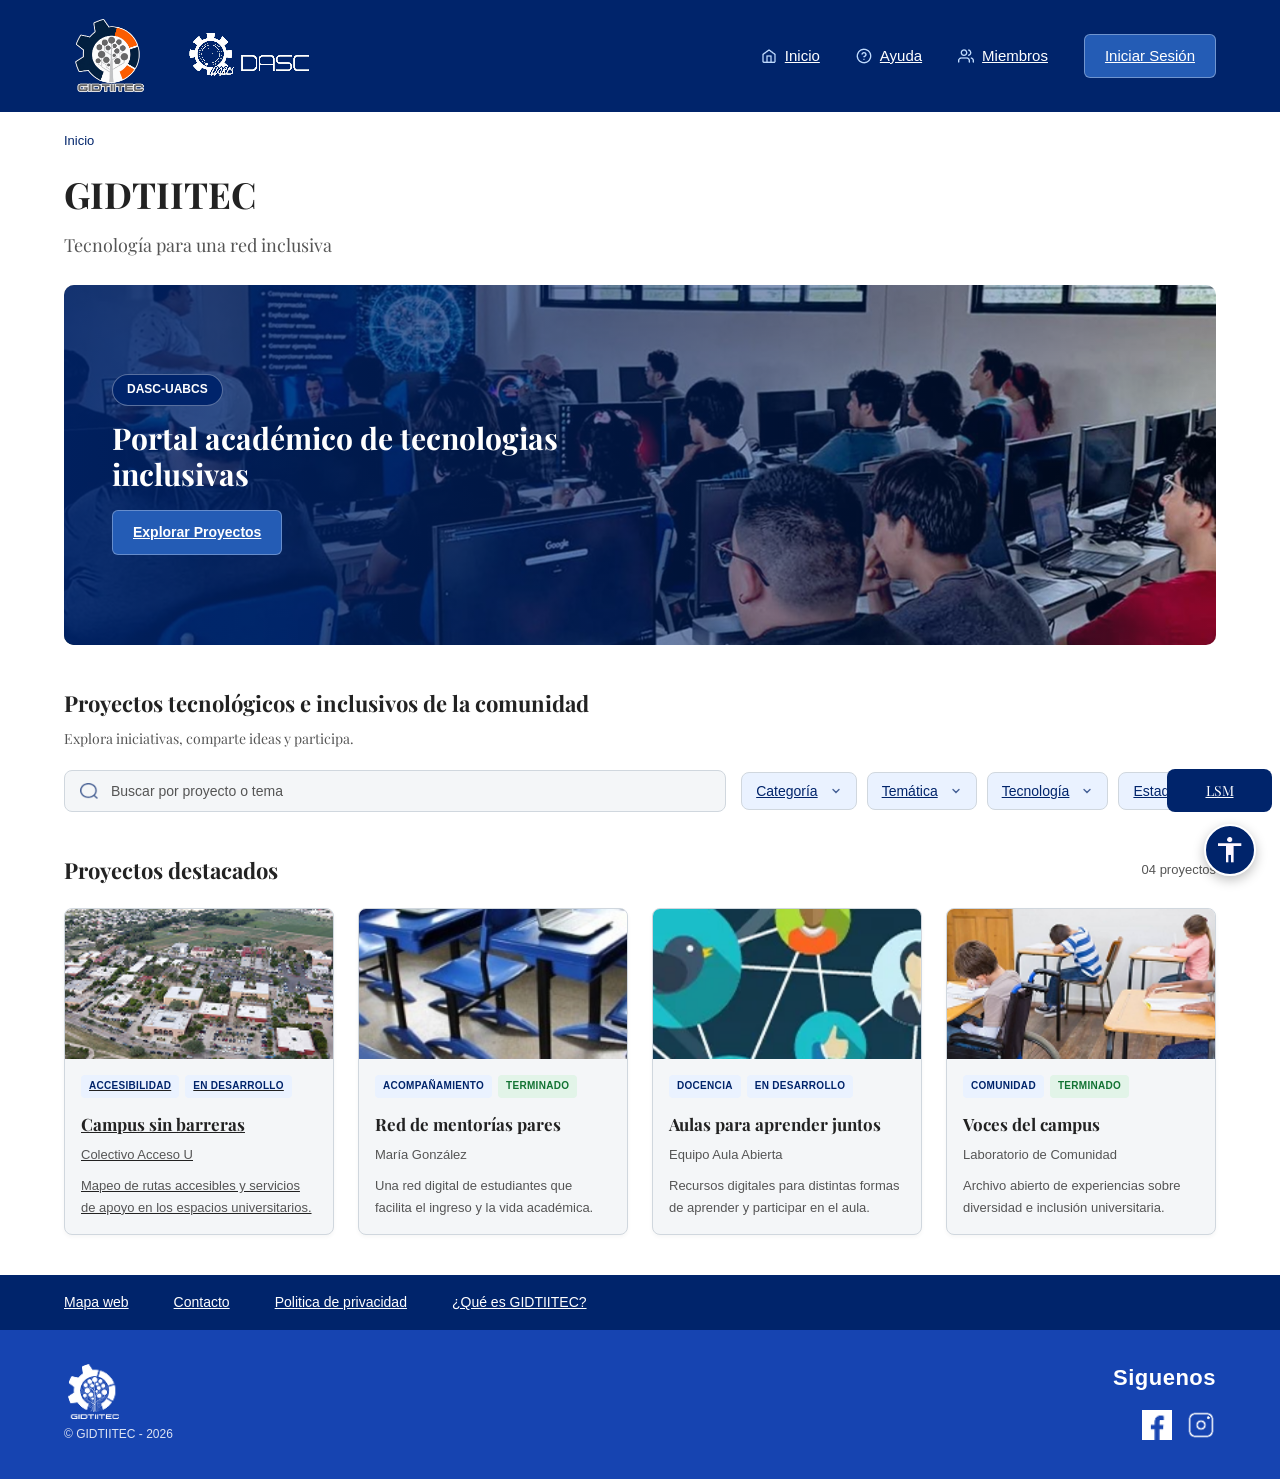
==== commit 40b89ff5: "detalle-proyectos" ====
--- a/index.html
+++ b/index.html
@@ -21,17 +21,17 @@
             <img src="assets/images/logos/dasc-logo.png" alt="Logo del departamento académico de sistemas computacionales">
         </div>
         <nav class="navegacion-principal" aria-label="Navegación principal">
-        <a href="index.html">
-            <img src="assets/images/iconos/inicio-icono.png" alt="" class="icono-nav"> Inicio
-        </a>
-        <a href="pages/help/ayuda.html">
-            <img src="assets/images/iconos/ayuda-icono.png" alt="" class="icono-nav"> Ayuda
-        </a>
-        <a href="#">
-            <img src="assets/images/iconos/miembros-icono.png" alt="" class="icono-nav"> Miembros
-        </a>
-        <a href="pages/auth/login.html" class="btn-login">Iniciar Sesión</a>
-    </nav>
+            <a href="index.html">
+                <img src="assets/images/iconos/inicio-icono.png" alt="" class="icono-nav"> Inicio
+            </a>
+            <a href="pages/help/ayuda.html">
+                <img src="assets/images/iconos/ayuda-icono.png" alt="" class="icono-nav"> Ayuda
+            </a>
+            <a href="#">
+                <img src="assets/images/iconos/miembros-icono.png" alt="" class="icono-nav"> Miembros
+            </a>
+            <a href="pages/auth/login.html" class="btn-login">Iniciar Sesión</a>
+        </nav>
     </header>
     <main id="contenido-principal" tabindex="-1">
         <nav aria-label="Ruta de Navegacion">
@@ -111,32 +111,31 @@
 
             <ul class="lista-proyectos">
                 <li>
-                    <article class="tarjeta-proyecto" tabindex="0">
-                        <img src="assets/images/fondos/imagen-proyecto.png" alt="Captura de pantalla de la plataforma de campus sin barreras">
-                        <div class="contenido-tarjeta">
-                            <div class="etiquetas">
-                                <span class="tag categoria">
-                                    Accesibilidad
-                                </span>
-                                <span class="tag estado en-desarrollo">
-                                    En desarrollo
-                                </span>
-                            </div>
-
-                            
-                            <h3>Campus sin barreras</h3>
-
-                           
-                            <p class="autor">
-                                Colectivo Acceso U
-                            </p>
-
-                            
-                            <p class="descripcion">
-                                Mapeo de rutas accesibles y servicios de apoyo en los espacios universitarios.
-                            </p>
-                        </div>
-                    </article>
+                    <a href="pages/projects/detalle-proyecto.html" class="enlace-tarjeta" style="display: block; height: 100%;">
+                        <article class="tarjeta-proyecto">
+                            <img src="assets/images/fondos/imagen-proyecto.png" alt="Captura de pantalla de la plataforma de campus sin barreras">
+                            <div class="contenido-tarjeta">
+                                <div class="etiquetas">
+                                    <span class="tag categoria">
+                                        Accesibilidad
+                                    </span>
+                                    <span class="tag estado en-desarrollo">
+                                        En desarrollo
+                                    </span>
+                                </div>
+
+                                <h3>Campus sin barreras</h3>
+
+                                <p class="autor">
+                                    Colectivo Acceso U
+                                </p>
+
+                                <p class="descripcion">
+                                    Mapeo de rutas accesibles y servicios de apoyo en los espacios universitarios.
+                                </p>
+                            </div>
+                        </article>
+                    </a>
                 </li>
 
                 <li>
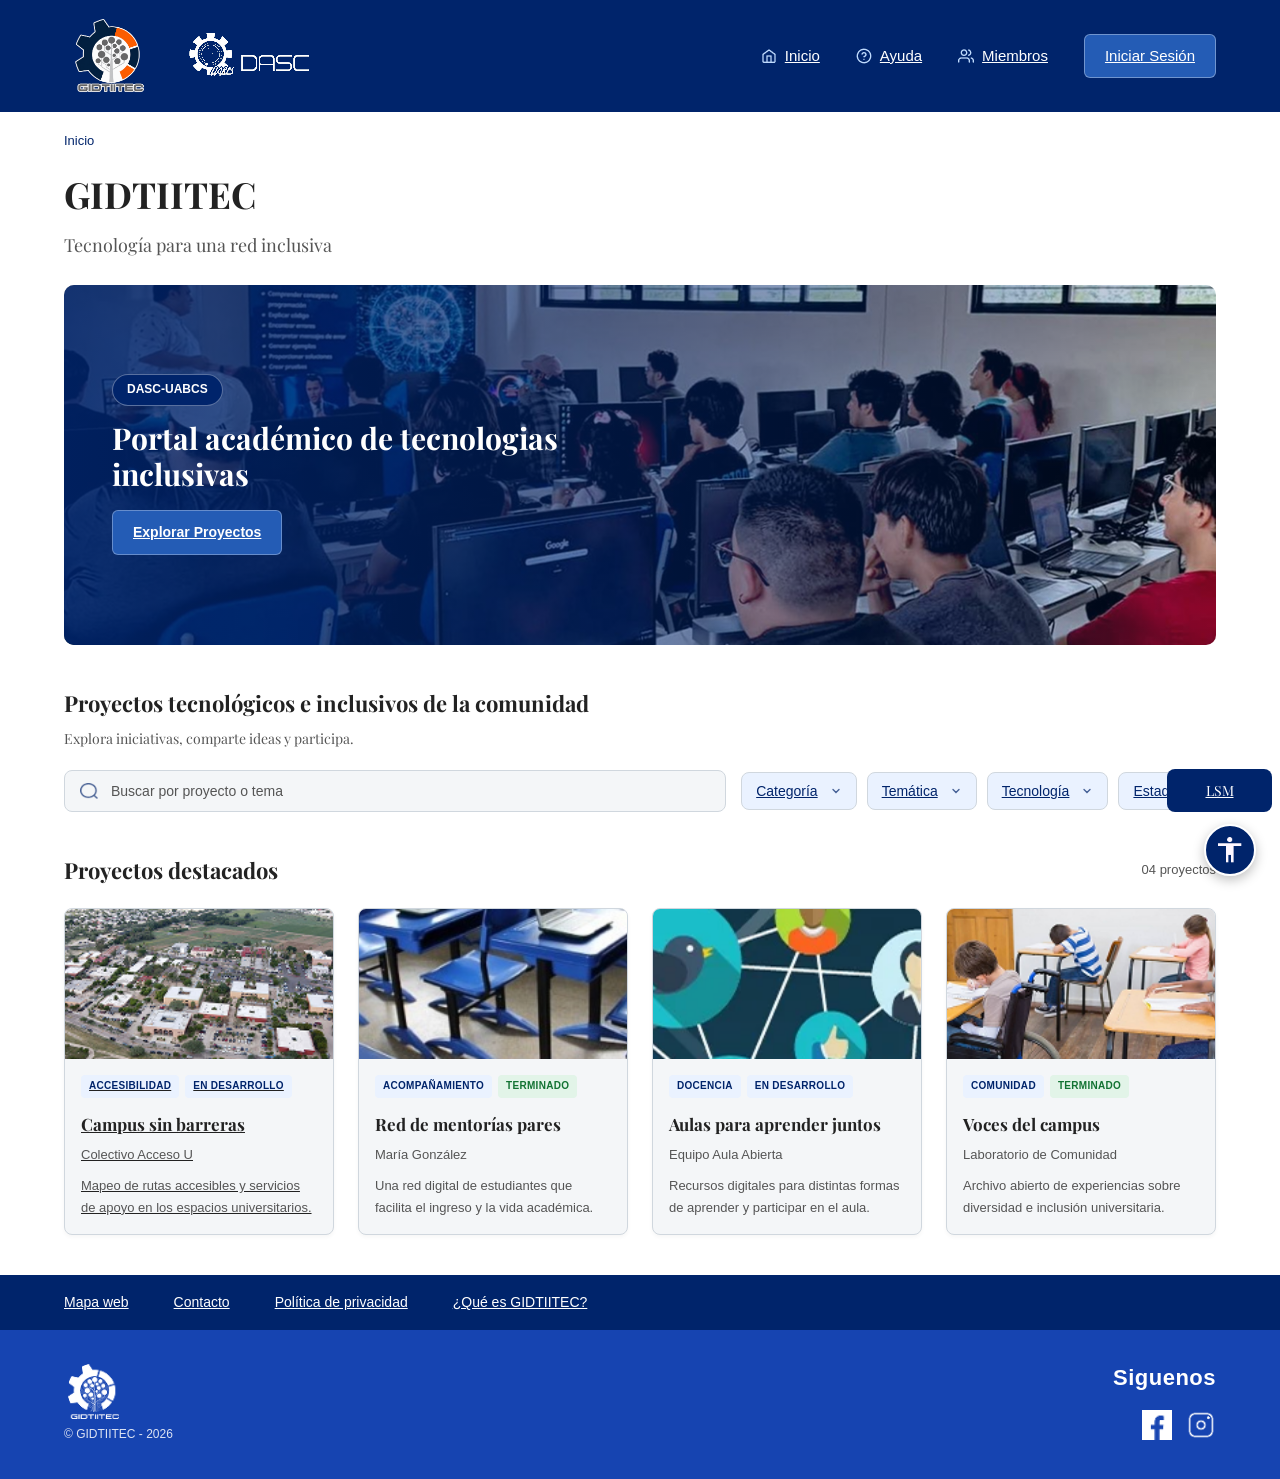
==== commit 72115275: "contacto" ====
--- a/index.html
+++ b/index.html
@@ -27,7 +27,7 @@
             <a href="pages/help/ayuda.html">
                 <img src="assets/images/iconos/ayuda-icono.png" alt="" class="icono-nav"> Ayuda
             </a>
-            <a href="#">
+         <a href="pages/members/miembros.html">
                 <img src="assets/images/iconos/miembros-icono.png" alt="" class="icono-nav"> Miembros
             </a>
             <a href="pages/auth/login.html" class="btn-login">Iniciar Sesión</a>
@@ -324,13 +324,12 @@
     </main>
     <footer class="pie-pagina">
         <div class="footer-barra-superior">
-
-            <nav  class="navegacion-footer" aria-label="Navegación del pie de página">
-                <a href="">Mapa web</a>
-                <a href="">Contacto</a>
-                <a href="">Politica de privacidad</a>
-                <a href="">¿Qué es GIDTIITEC?</a>
-            </nav>
+<nav class="navegacion-footer" aria-label="Navegación del pie de página">
+    <a href="pages/info/mapa-web.html">Mapa web</a>
+    <a href="pages/info/contacto.html">Contacto</a>
+    <a href="#">Política de privacidad</a>
+    <a href="pages/info/que-es-gidtiitec.html">¿Qué es GIDTIITEC?</a>
+</nav>
         </div>
         <div class="footer-contenido-principal">
 
